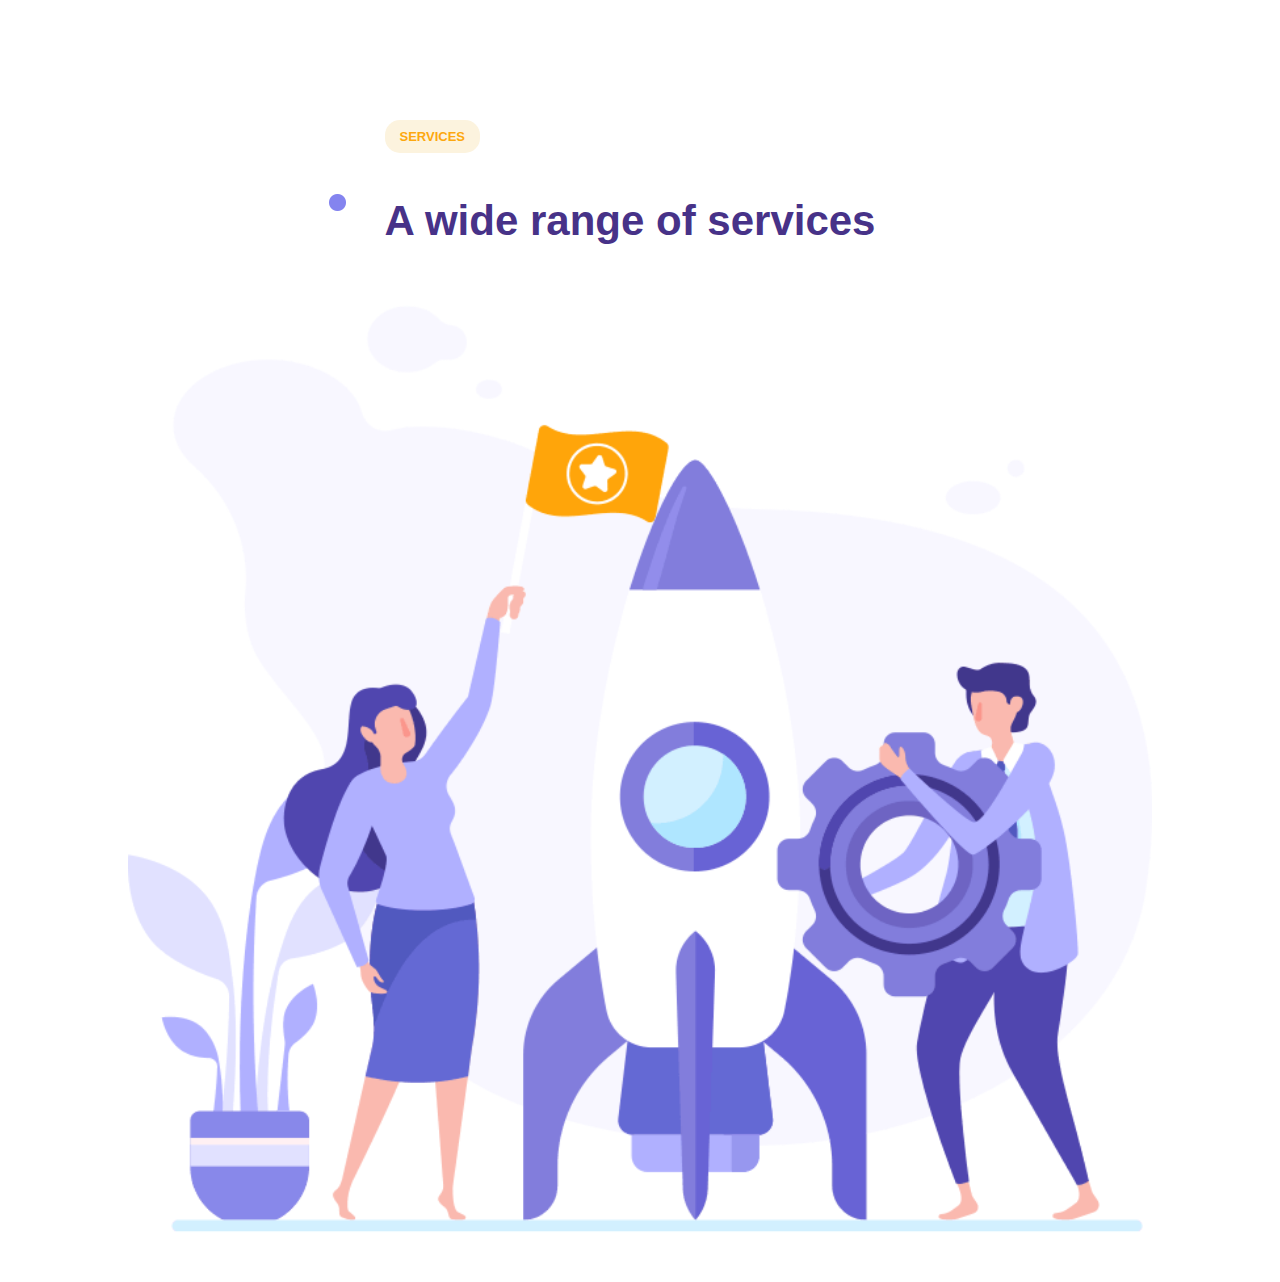
==== services-page/index.html @ 944bb1a8 "creat services-section" ====
<!DOCTYPE html>
<html lang="en">
<head>
    <meta charset="UTF-8">
    <meta http-equiv="X-UA-Compatible" content="IE=edge">
    <meta name="viewport" content="width=device-width, initial-scale=1.0">
    <title>Services</title>
    <link rel="stylesheet" href="style.css">

</head>
<body>
    <div class="services-section">
        <div class="container">
                <div class="services">
                    <div class="services__description">
                        <div class="description__badge">
                            <p>
                                services
                            </p>  
                        </div>
                        <div class="description__title">
                           <h1>A wide range of services</h1> 
                        </div>
                    </div>
                    <div class="services__image">
                        <img src="../assets/images/services/seo3-services-pic1.png" alt="">
                    </div>
                </div>
        </div>
    </div>
</body>
</html>
---- services-page/style.css ----
@font-face {
    font-family:"archivo";
    src: url("./fonts/archivo/Archivo-VariableFont_wdth\,wght.ttf");
}
/* Reset */
html, body, div, span, applet, object, iframe,
h1, h2, h3, h4, h5, h6, p, blockquote, pre,
a, abbr, acronym, address, big, cite, code,
del, dfn, em, img, ins, kbd, q, s, samp,
small, strike, strong, sub, sup, tt, var,
b, u, i, center,
dl, dt, dd, ol, ul, li,
fieldset, form, label, legend,
table, caption, tbody, tfoot, thead, tr, th, td,
article, aside, canvas, details, embed,
figure, figcaption, footer, header, hgroup,
menu, nav, output, ruby, section, summary,
time, mark, audio, video {
    margin: 0;
    padding: 0;
    border: 0;
    font-size: 62.5%;
    vertical-align: baseline;
    box-sizing: border-box;
}

/* HTML5 display-role reset for older browsers */
article, aside, details, figcaption, figure,
footer, header, hgroup, menu, nav, section {
    display: block;
}
body {
    line-height: 1;
    font-family: "archivo",sans-serif;
}
ol, ul {
    list-style: none;
}
blockquote, q {
    quotes: none;
}
blockquote:before, blockquote:after,
q:before, q:after {
    content: '';
    content: none;
}
table {
    border-collapse: collapse;
    border-spacing: 0;
}

/* Root Variables */
:root {
    --color-body: rgb(34, 34, 40);
    --color-headings: rgb(71, 50, 136);
    --color-navbar: rgba(140, 130, 115, 0.03);
    --color-navbar-bg: rgb(30, 32, 33);
    --color-navbar-items: rgb(121, 100, 239);
    --color-menu-toggle: rgb(252, 176, 37);
    --color-label-bg: rgba(252, 168, 15, 0.13);
    --color-label: rgb(252, 168, 15);
    --color-card-data: rgb(55, 43, 125);
    --card-box-shadow: rgba(44, 34, 100, 0.2) 0px 10px 30px;
    --color-btn: rgb(123, 102, 239);
    --color-light-btn: rgb(197, 196, 252);
    --color-btn-hover: rgba(255, 0, 0, 0.05);
    --color-white: #fff;
    --color-black: #000;
    --color-badge:#FCF3DE;
}

/*------------------> services section <--------------------*/


.services-section{
    background-image:url(../assets/images/backgrounds/seo3-sectionbg8.png);
    background-position: center top;
    background-repeat: no-repeat;
    padding-top: 120px;
}
.container{
    width: 80%;
    margin: 0 auto;
    max-width: 1024px;
}
.services{
    width: 100%;
    height: 100%;
    display: flex;
    flex-direction: column;
    align-items: center;
}
.services__description{
    height: 100%;
    display: flex;
    flex-direction: column;
    padding-right:20px ;
   
}

.description__title h1{
    font-size: 4.2rem;
    font-weight: 700;
    line-height:4.2rem;
    color: var(--color-headings);
    margin-bottom: 15px;
    margin-top: 32px;
}
.description__badge p{
    display: inline-block;
    font-size: 1.3rem;
    font-weight:700;
    text-transform: uppercase;
    padding: 10px 15px;
    margin-bottom: 15px;
    background-color: var(--color-badge);
    color:var(--color-label);
    border-radius: 15px;
}

.services__image{
    width: 100%;
    height:auto;


}
.services__image img{
    width: 100%;
    height: 100%;
    object-fit: cover;
}
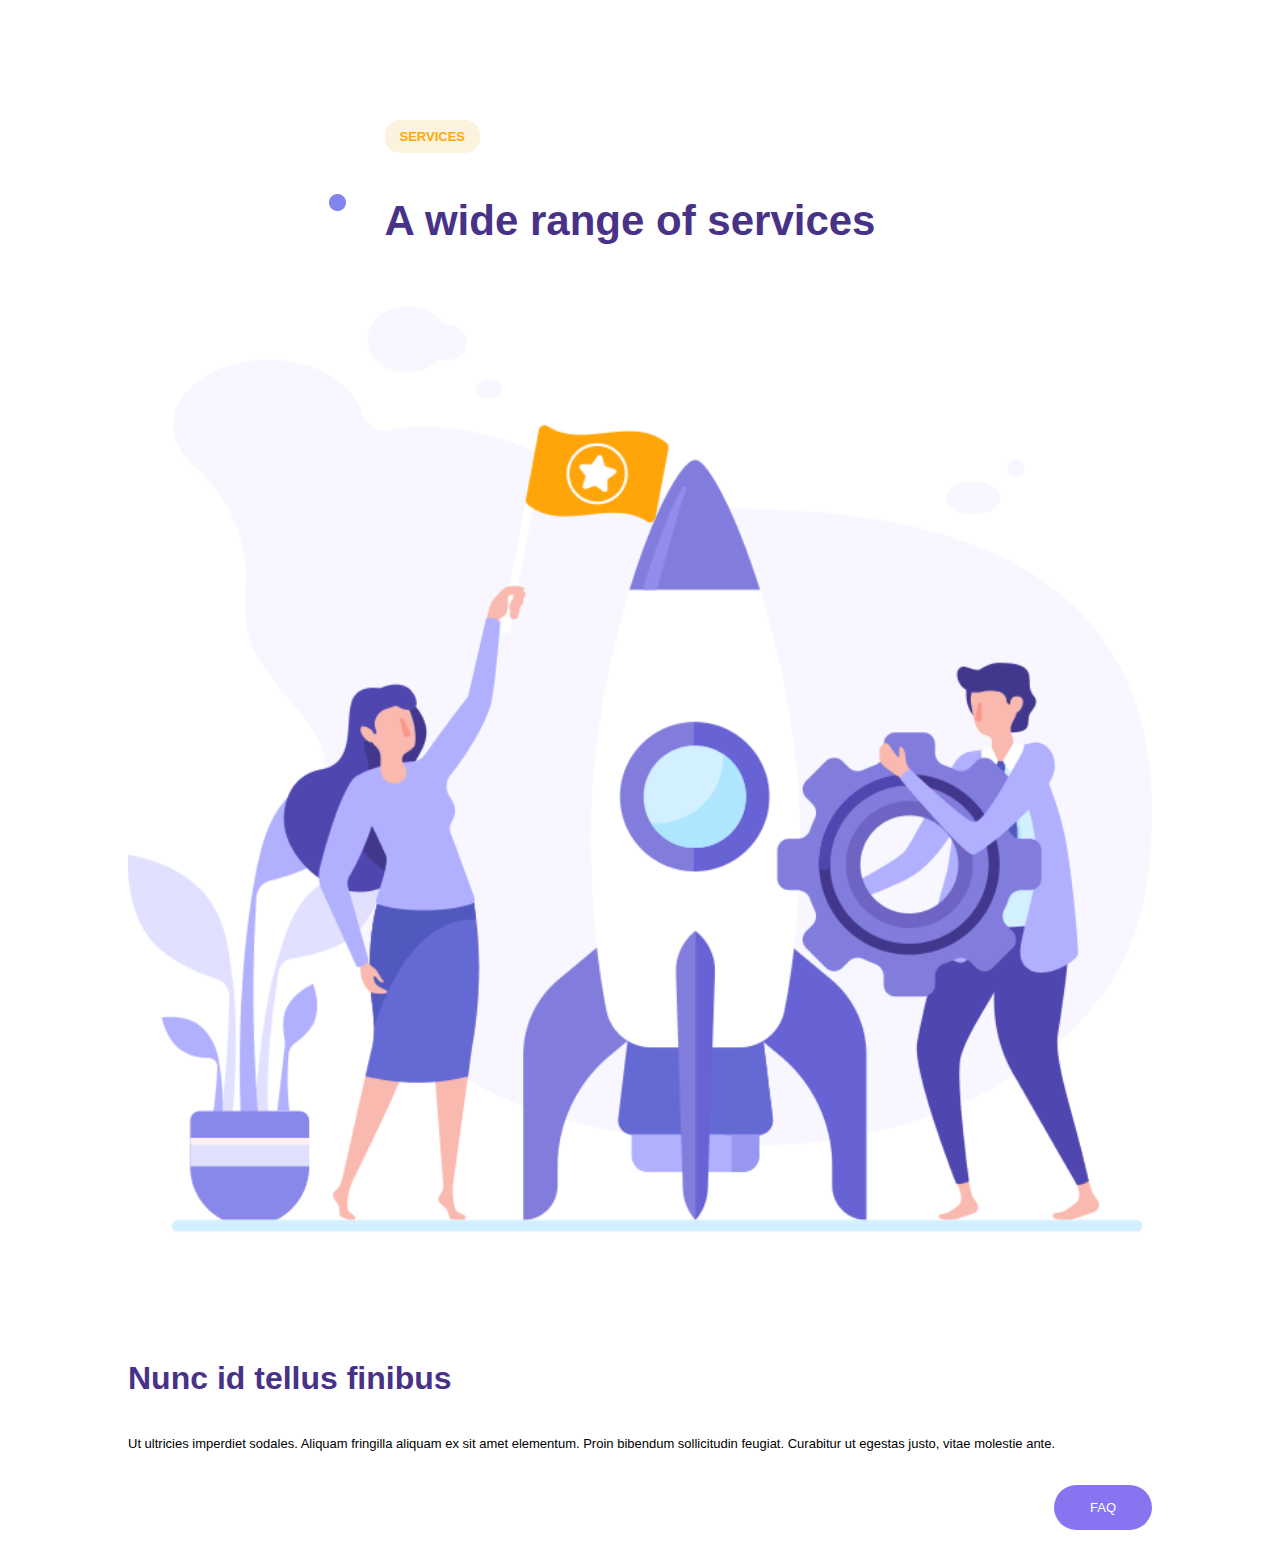
==== commit 1e9722c6: "creat fag section in services page" ====
--- a/services-page/index.html
+++ b/services-page/index.html
@@ -28,5 +28,24 @@
                 </div>
         </div>
     </div>
+    <div class="faq-section">
+        <div class="container">
+                <div class="faq">
+                    <div class="faq__title">
+                        <h2>
+                            Nunc id tellus finibus
+                        </h2>
+                    </div>
+                    <div class="faq__description">
+                            <p>
+                                Ut ultricies imperdiet sodales. Aliquam fringilla aliquam ex sit amet elementum. Proin bibendum sollicitudin feugiat. Curabitur ut egestas justo, vitae molestie ante.
+                            </p>
+                            <div class="faq__btn">
+                                <a href="#">FAQ</a>
+                            </div>
+                        </div>
+                    </div>
+             </div>
+        </div>
 </body>
 </html>--- a/services-page/style.css
+++ b/services-page/style.css
@@ -128,4 +128,47 @@
     width: 100%;
     height: 100%;
     object-fit: cover;
-}+}
+
+/*-----------------> FAQ section <------------------ */
+.faq-section{
+    padding-top: 80px;
+}
+
+.faq{
+    display: flex;
+    flex-direction: column;
+}
+.faq__title h2{
+    font-size: 3.2rem;
+    line-height: 3.2rem;
+    font-weight: 700;
+    color: var(--color-headings);
+    margin-bottom: 40px;
+}
+
+.faq__description p{
+    font-size: 1.3rem;
+    line-height: 1.9rem;
+    margin-bottom: 32px;
+}
+.faq__btn{
+    width: 100%;
+    text-align: right;
+    margin-bottom: 15px;
+}
+.faq__btn a{
+    display: inline-block;
+    padding: 16px 36px;
+    background-color: var(--color-btn);
+    border-radius: 32px;
+    color: #fff;
+    text-decoration: none;
+    font-size: 1.3rem;
+    font-weight: 400;
+    transition: .3s ease;
+    opacity: .9;
+}
+.faq__btn a:hover{
+    opacity: 1;
+}
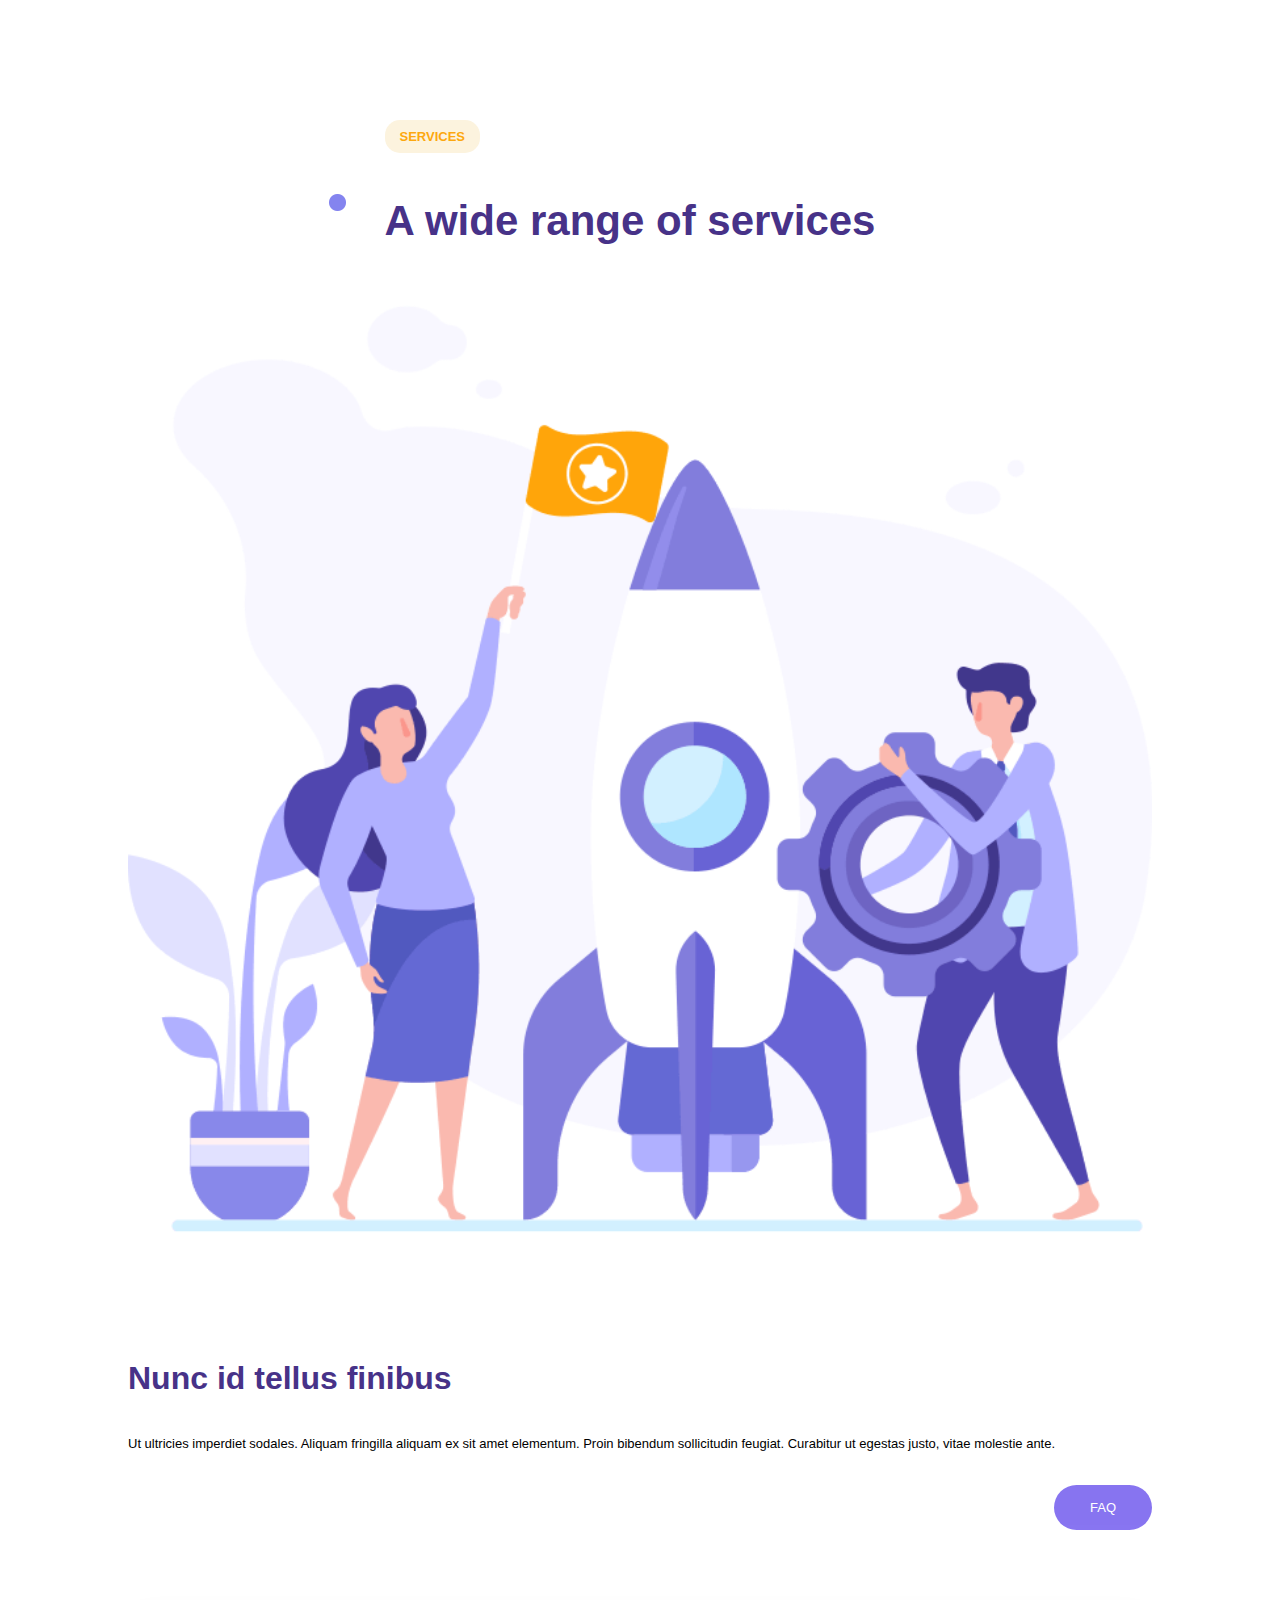
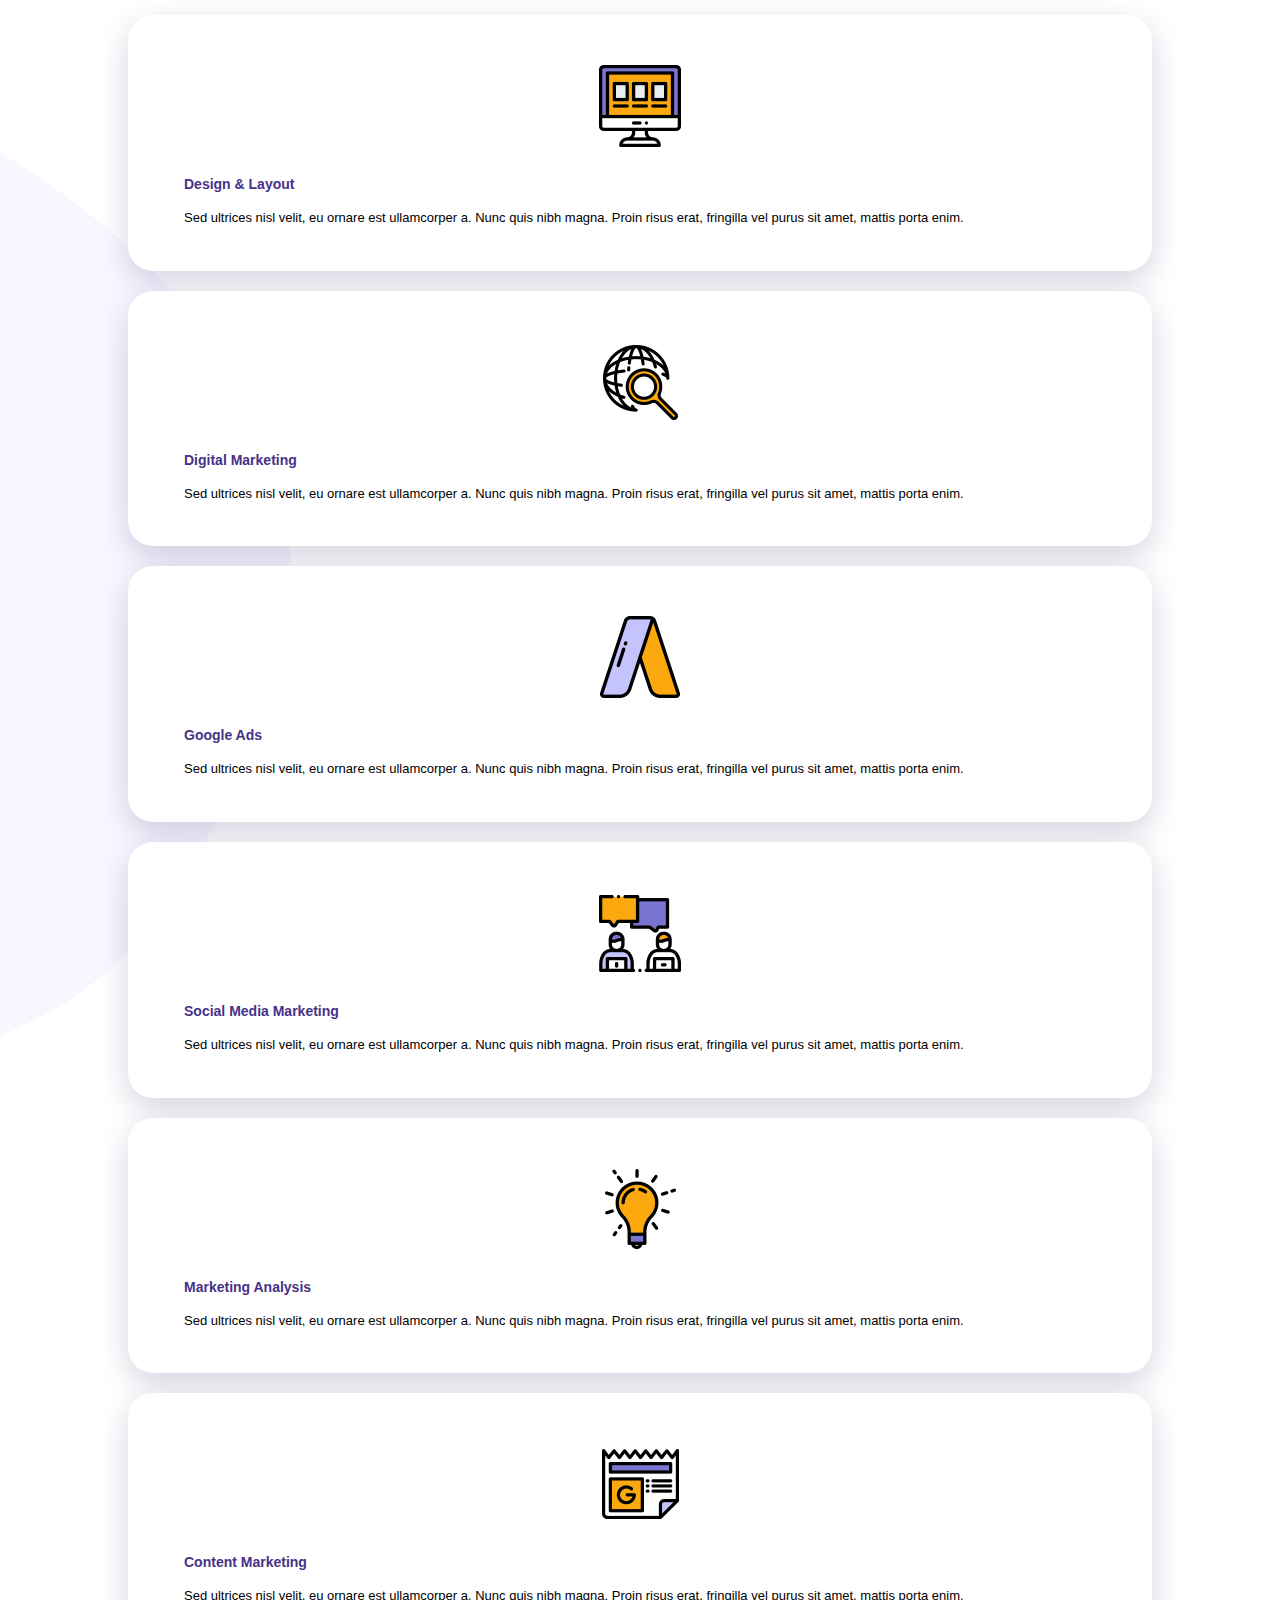
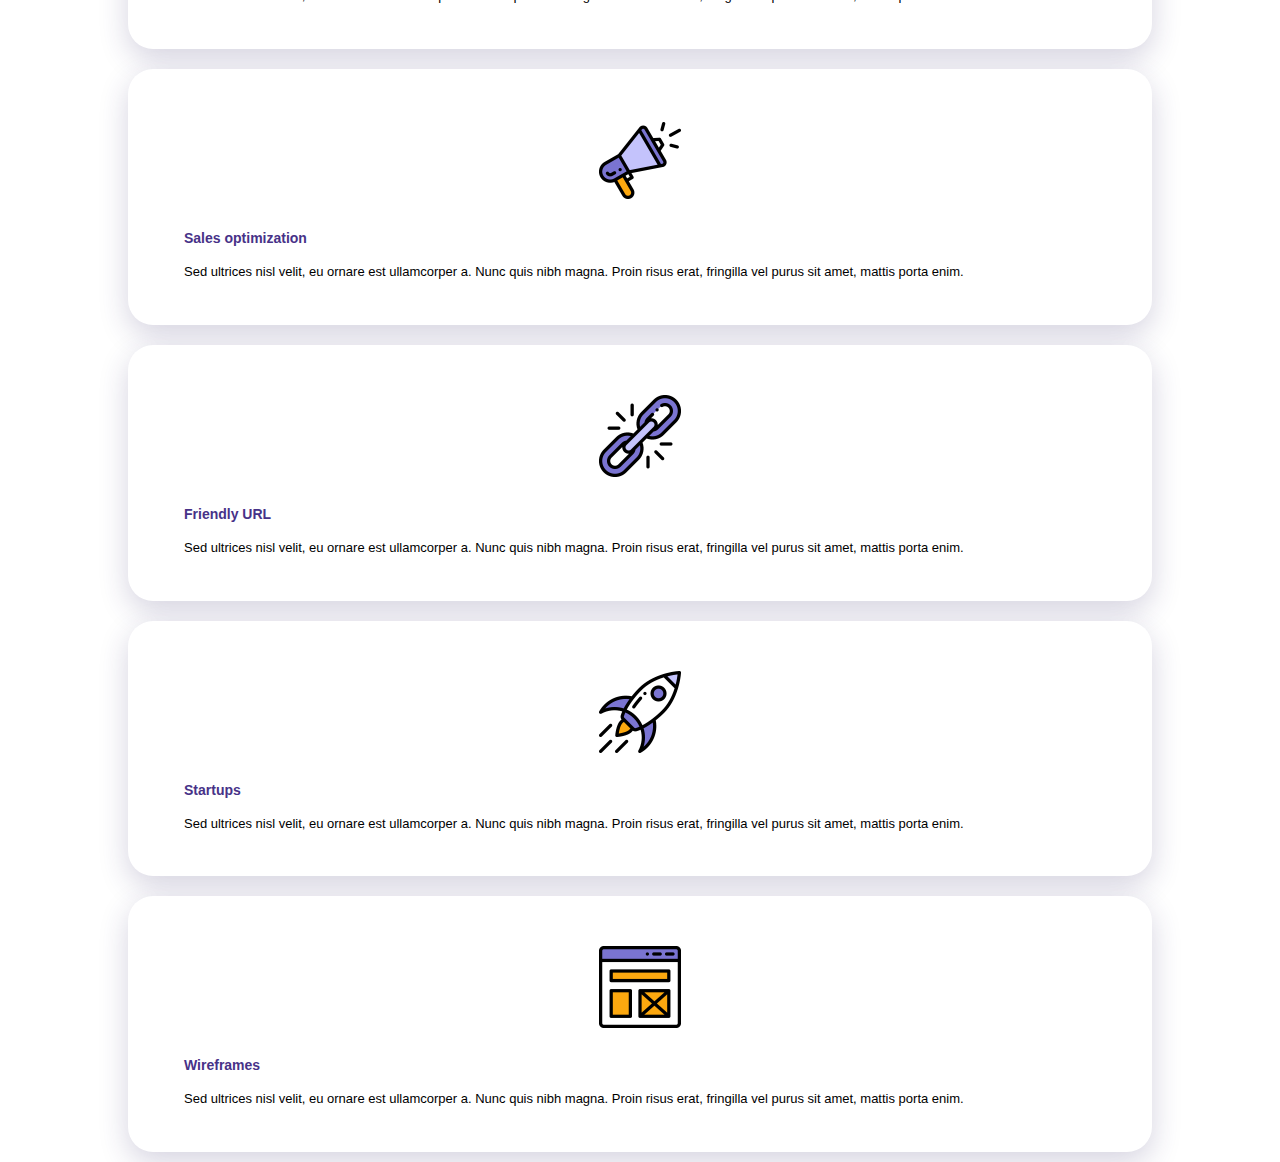
==== commit 2edbb585: "create services card section" ====
--- a/services-page/index.html
+++ b/services-page/index.html
@@ -47,5 +47,141 @@
                     </div>
              </div>
         </div>
+        <div class="options-section">
+            <div class="container">
+                <div class="options">
+                    <div class="options__wrapper">
+                        <div class="options__icon">
+                            <div class="icon__image">
+                                <img src="../assets/images/services/seo3-services-icon1.png" alt="">
+                            </div>
+                            <div class="icon__description">
+                                <h4>Design & Layout</h4>
+                                <p>
+                                    Sed ultrices nisl velit, eu ornare est ullamcorper a. Nunc quis nibh magna. Proin risus erat, fringilla vel purus sit amet, mattis porta enim.
+                                </p>
+                            </div>
+                        </div>
+                    </div>
+                    <div class="options__wrapper">
+                        <div class="options__icon">
+                            <div class="icon__image">
+                                <img src="../assets/images/services/seo3-services-icon2.png" alt="">
+                            </div>
+                            <div class="icon__description">
+                                <h4>Digital Marketing</h4>
+                                <p>
+                                    Sed ultrices nisl velit, eu ornare est ullamcorper a. Nunc quis nibh magna. Proin risus erat, fringilla vel purus sit amet, mattis porta enim.
+                                </p>
+                            </div>
+                        </div>
+                    </div>
+                    <div class="options__wrapper">
+                        <div class="options__icon">
+                            <div class="icon__image">
+                                <img src="../assets/images/services/seo3-services-icon3.png" alt="">
+                            </div>
+                            <div class="icon__description">
+                                <h4>Google Ads</h4>
+                                <p>
+                                    Sed ultrices nisl velit, eu ornare est ullamcorper a. Nunc quis nibh magna. Proin risus erat, fringilla vel purus sit amet, mattis porta enim.
+                                </p>
+                            </div>
+                        </div>
+                    </div>
+                    <div class="options__wrapper">
+                        <div class="options__icon">
+                            <div class="icon__image">
+                                <img src="../assets/images/services/seo3-services-icon4.png" alt="">
+                            </div>
+                            <div class="icon__description">
+                                <h4>Social Media Marketing</h4>
+                                <p>
+                                    Sed ultrices nisl velit, eu ornare est ullamcorper a. Nunc quis nibh magna. Proin risus erat, fringilla vel purus sit amet, mattis porta enim.
+                                </p>
+                            </div>
+                        </div>
+                    </div>
+                    <div class="options__wrapper">
+                        <div class="options__icon">
+                            <div class="icon__image">
+                                <img src="../assets/images/services/seo3-services-icon5.png" alt="">
+                            </div>
+                            <div class="icon__description">
+                                <h4>Marketing Analysis</h4>
+                                <p>
+                                    Sed ultrices nisl velit, eu ornare est ullamcorper a. Nunc quis nibh magna. Proin risus erat, fringilla vel purus sit amet, mattis porta enim.
+                                </p>
+                            </div>
+                        </div>
+                    </div>
+                    <div class="options__wrapper">
+                        <div class="options__icon">
+                            <div class="icon__image">
+                                <img src="../assets/images/services/seo3-services-icon6.png" alt="">
+                            </div>
+                            <div class="icon__description">
+                                <h4>Content Marketing</h4>
+                                <p>
+                                    Sed ultrices nisl velit, eu ornare est ullamcorper a. Nunc quis nibh magna. Proin risus erat, fringilla vel purus sit amet, mattis porta enim.
+                                </p>
+                            </div>
+                        </div>
+                    </div>
+                    <div class="options__wrapper">
+                        <div class="options__icon">
+                            <div class="icon__image">
+                                <img src="../assets/images/services/seo3-services-icon7.png" alt="">
+                            </div>
+                            <div class="icon__description">
+                                <h4>Sales optimization</h4>
+                                <p>
+                                    Sed ultrices nisl velit, eu ornare est ullamcorper a. Nunc quis nibh magna. Proin risus erat, fringilla vel purus sit amet, mattis porta enim.
+                                </p>
+                            </div>
+                        </div>
+                    </div>
+                    <div class="options__wrapper">
+                        <div class="options__icon">
+                            <div class="icon__image">
+                                <img src="../assets/images/services/seo3-services-icon8.png" alt="">
+                            </div>
+                            <div class="icon__description">
+                                <h4>Friendly URL</h4>
+                                <p>
+                                    Sed ultrices nisl velit, eu ornare est ullamcorper a. Nunc quis nibh magna. Proin risus erat, fringilla vel purus sit amet, mattis porta enim.
+                                </p>
+                            </div>
+                        </div>
+                    </div>
+                       <div class="options__wrapper">
+                        <div class="options__icon">
+                            <div class="icon__image">
+                                <img src="../assets/images/services/seo3-services-icon9.png" alt="">
+                            </div>
+                            <div class="icon__description">
+                                <h4>Startups</h4>
+                                <p>
+                                    Sed ultrices nisl velit, eu ornare est ullamcorper a. Nunc quis nibh magna. Proin risus erat, fringilla vel purus sit amet, mattis porta enim.
+                                </p>
+                            </div>
+                        </div>
+                    </div>
+                    <div class="options__wrapper">
+                        <div class="options__icon">
+                            <div class="icon__image">
+                                <img src="../assets/images/services/seo3-services-icon10.png" alt="">
+                            </div>
+                            <div class="icon__description">
+                                <h4>Wireframes</h4>
+                                <p>
+                                    Sed ultrices nisl velit, eu ornare est ullamcorper a. Nunc quis nibh magna. Proin risus erat, fringilla vel purus sit amet, mattis porta enim.
+                                </p>
+                            </div>
+                        </div>
+                    </div>
+                </div>
+            </div>        
+        </div>
 </body>
 </html>--- a/services-page/style.css
+++ b/services-page/style.css
@@ -172,3 +172,51 @@
 .faq__btn a:hover{
     opacity: 1;
 }
+
+/*-------------> Options section<--------------- */
+
+.options-section{
+    padding-top: 60px;  
+    background-image: url(../assets/images/backgrounds/seo3-bg3.png); 
+    background-position: center top;
+    background-repeat: no-repeat;
+}
+.options{
+    display: flex;
+    flex-direction: column;
+}
+.options__wrapper{
+    width: 100%;
+    padding: 10px 0; 
+}
+
+.options__icon{
+    display: flex;
+    flex-direction: column;
+    padding: 50px 40px 25px;
+    box-shadow:var(--card-box-shadow);
+    border-radius: 25px;
+    background-color: #fff;
+}
+.icon__image{
+    display: flex;
+    justify-content: center;
+    padding-bottom: 20px;
+    margin-bottom: 10px;
+}
+.icon__description{
+    margin-left: 16px;
+}
+.icon__description h4{
+    font-size: 14px;
+    margin-bottom: 15px;
+    color: var(--color-headings);
+    font-weight: 700;
+}
+
+.icon__description p{
+    font-size: 1.3rem;
+    line-height: 1.9;
+    margin-bottom: 15px;
+
+}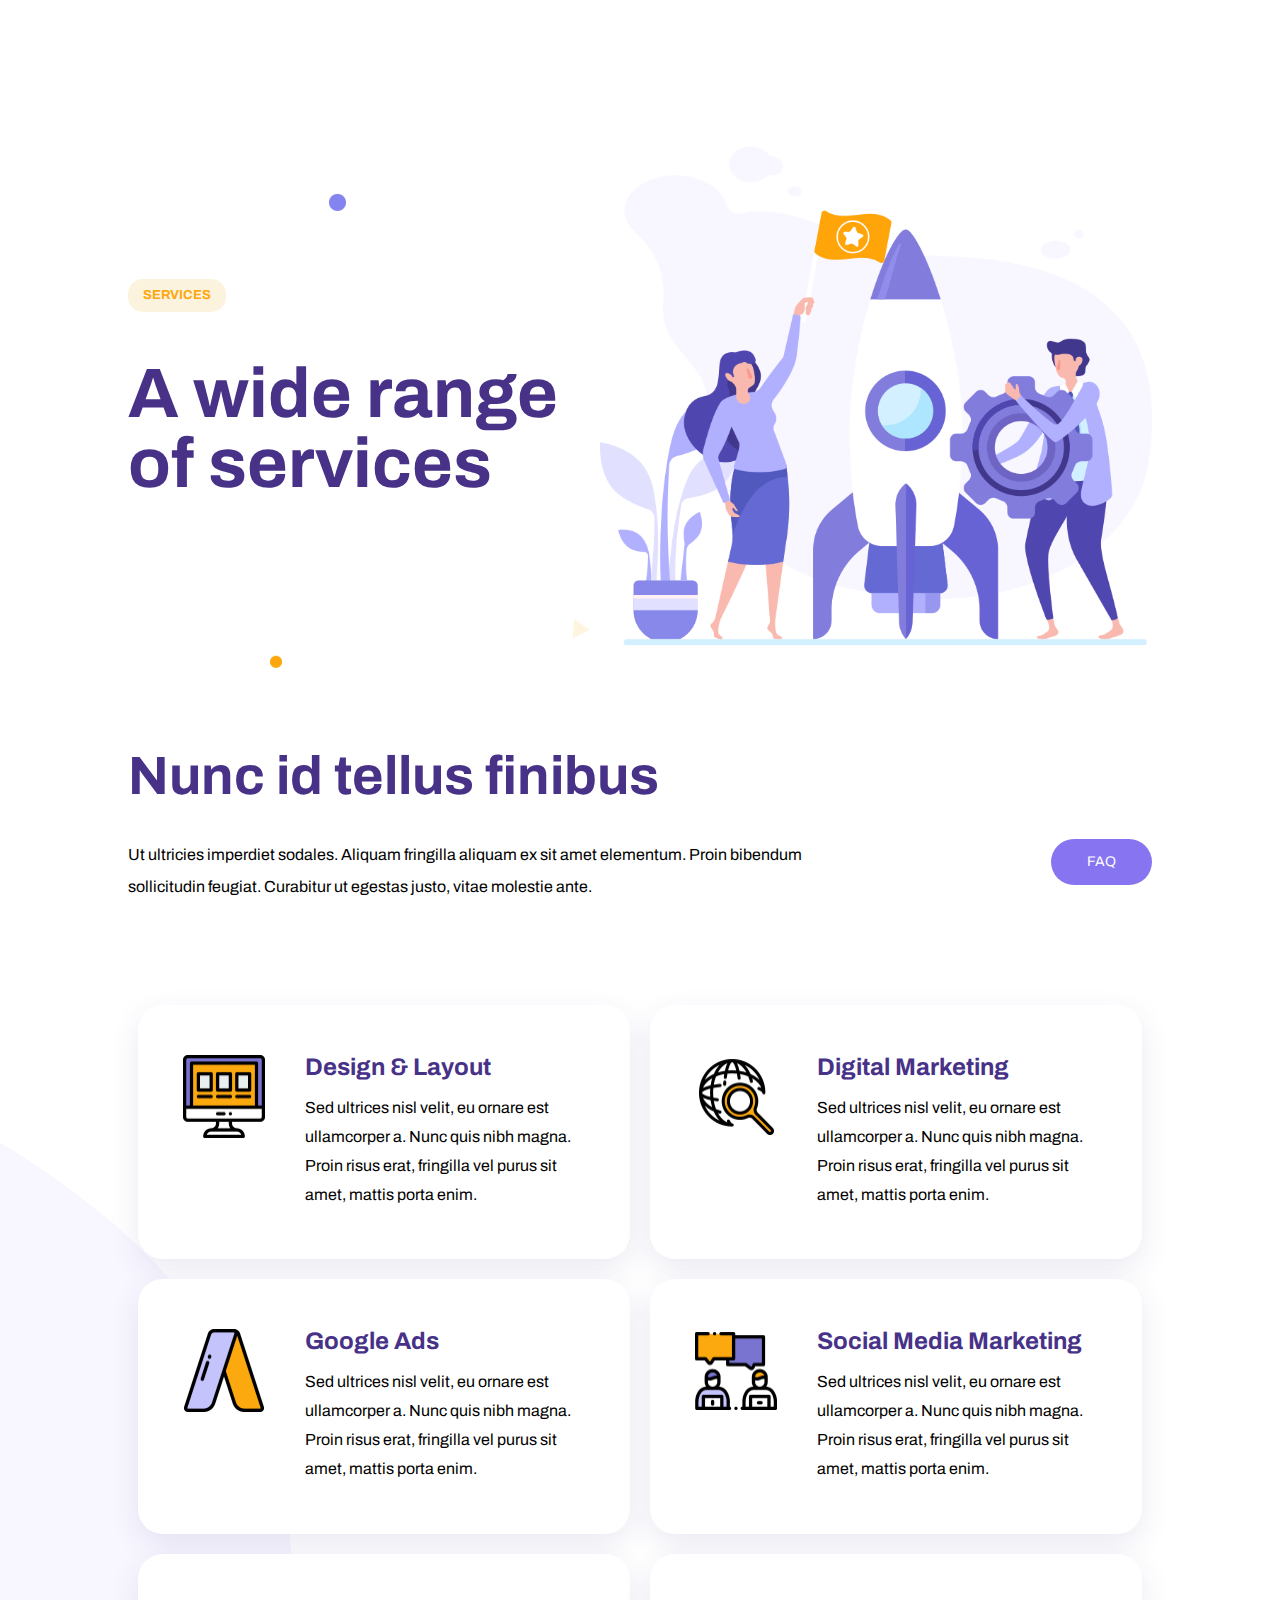
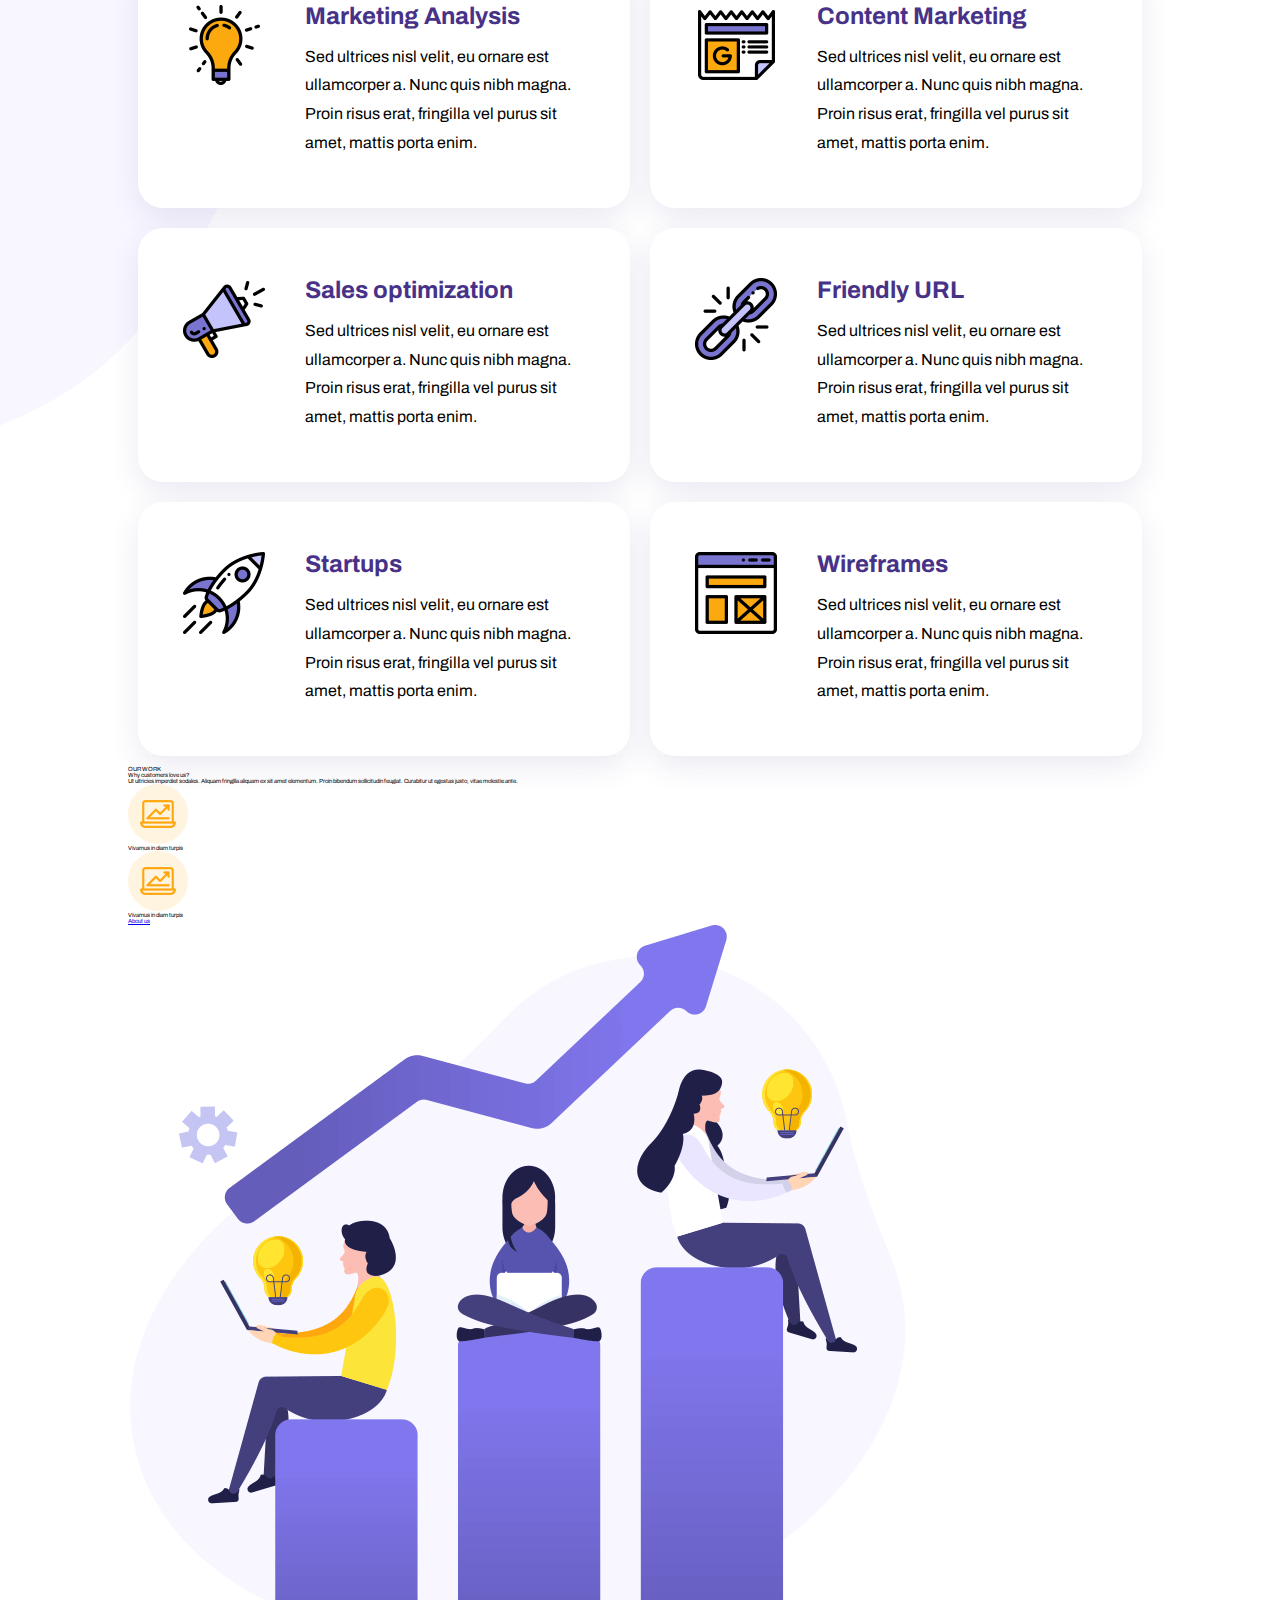
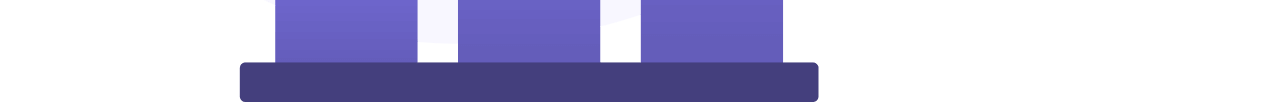
==== commit af50fad4: "add ourwork section" ====
--- a/services-page/index.html
+++ b/services-page/index.html
@@ -183,5 +183,49 @@
                 </div>
             </div>        
         </div>
+        <section class="ourWork">
+            <div class="container">
+                <div class="ourWork_wrapper">
+                    <div class="ourWork_details">
+                        <div class="ourWork_badge">
+                            <p class="ourWork_badge--text">OUR WORK</p>
+                        </div>
+                        <div class="ourWork_title">
+                            <p class="ourWork_title--text">Why customers love us?</p>
+                        </div>
+                        <div class="ourWork_subtitle">
+                            <p class="ourWork_subtitle--text">Ut ultricies imperdiet sodales. Aliquam fringilla aliquam ex sit
+                                amet elementum. Proin bibendum sollicitudin feugiat. Curabitur ut egestas justo, vitae molestie
+                                ante.</p>
+                        </div>
+                        <div class="ourWork_specification">
+                            <div class="ourWork_specification--item">
+                                <div class="item_icon">
+                                    <img src="../assets/images/faq/our work icon 1.png" class="item_icon--image" />
+                                </div>
+                                <div class="item_title">
+                                    <p class="item_title--text">Vivamus in diam turpis</p>
+                                </div>
+                            </div>
+                            <div class="ourWork_specification--item">
+                                <div class="item_icon">
+                                    <img src="../assets/images/faq/our work icon 1.png" class="item_icon--image" />
+                                </div>
+                                <div class="item_title">
+                                    <p class="item_title--text">Vivamus in diam turpis</p>
+                                </div>
+                            </div>
+                        </div>
+                        <div class="ourWork_about">
+                            <a href="#" class="ourWork_about--btn">About us</a>
+                        </div>
+                    </div>
+                    <div class="ourWork_bg">
+                        <img src="../assets/images/faq/our work background.png" alt="" class="ourWork_bg--image">
+                    </div>
+                </div>
+            </div>
+        </section>
+
 </body>
 </html>--- a/services-page/style.css
+++ b/services-page/style.css
@@ -1,6 +1,6 @@
 @font-face {
     font-family:"archivo";
-    src: url("./fonts/archivo/Archivo-VariableFont_wdth\,wght.ttf");
+    src: url("../assets/fonts/archivo/Archivo-VariableFont_wdth\,wght.ttf");
 }
 /* Reset */
 html, body, div, span, applet, object, iframe,
@@ -219,4 +219,279 @@
     line-height: 1.9;
     margin-bottom: 15px;
 
-}+}
+
+/*------------------------> media query<----------------------- */
+
+
+/* -----------------------480-------------------------- */
+
+@media (min-width: 480px) {
+    .container{
+        width: 90%;
+    }
+    .description__title h1{
+        font-size: 5.3rem;
+        font-weight:700;
+        line-height:5.3rem;
+        margin-bottom: 15px;
+        
+    }
+    .services__description{
+        height: 100%;
+        display: flex;
+        flex-direction: column;
+        justify-content:center;
+        
+    }
+    .services__image{
+        max-width: 100%;
+        height:auto;
+    }
+    .services__image img{
+        width: 100%;
+        object-fit: contain;
+    }
+    .faq__title h2{
+        font-size: 4.1rem;
+        line-height: 4.1rem;
+    }
+    .faq__description p{
+        font-size: 1.3rem;
+        line-height:1.5;
+        width: 95%;
+        
+    }
+    .faq__btn a{
+        font-size: 1.4rem;
+        font-weight: 400;
+    }
+    .options__wrapper{
+        padding: 10px;
+    }
+    
+    .options{
+        display: flex;
+        gap: 0px;
+    }
+  
+    .icon__description{
+        margin-left: 40px;
+    }
+    .icon__description h4{
+        font-size: 1.8rem;
+    }
+}
+
+/* ---------------->600<------------- */
+
+
+@media (min-width:600px) {
+    .container{
+        width: 80%;
+    }
+    .description__title h1{
+        font-size: 5.3rem;   
+    }
+    .icon__image{
+        display: flex;
+        padding-bottom: 36px;
+    }
+    .faq__description p{
+        width: 100%;
+    }
+    /* .icon__description{
+        margin-left: 30px;
+    } */
+ 
+
+}
+
+/* -----------------------786----------------- */
+@media (min-width:768px) {
+    .container{
+        width: 90%;
+    }
+    .services{
+        flex-direction: row;
+        justify-content: space-between;
+    }
+  
+    .description__title h1{
+        font-size:6rem;
+        line-height: 6rem;   
+    }
+    .faq__description{
+        display: flex;
+        
+    }
+    .faq__title h2{
+        font-size: 4.6rem;
+        line-height: 4.6rem;
+    }
+    .faq__description p{
+        font-size: 1.4rem;
+        line-height:1.5;
+        width: 80%;
+        
+    }
+    .faq__btn{
+        width: 40%;
+        text-align: right;
+        margin-bottom: 15px;
+    }
+    .options__icon{
+        display: flex;
+        flex-direction: row;
+        padding: 50px 40px 25px;
+        box-shadow: 0px 10px 30px rgba(55,43,125,.1);
+        border-radius: 25px;
+        justify-content: center;
+    }
+    .options{
+        flex-direction: row;
+        flex-wrap: wrap;
+    }
+    .options__wrapper{
+        width: 50%;
+    }
+    .icon__image{
+        width: 40%;
+        height:100%;
+
+    }
+    .icon__description h4{
+        font-size: 2rem;
+        font-weight: 700;
+
+    }
+    .icon__description{
+        margin-left: 40px;
+    }
+    .icon__image img{
+        width: 100%;
+        height: 100%;
+        object-fit: cover;
+    }
+    .icon__description{
+        padding: none;
+        margin-left:20px;
+        margin-bottom: 10px;
+        max-width: 68%;
+       
+    }
+    .icon__description p{
+        font-size: 1.4rem;
+        line-height: 1.8;
+        
+    }
+}
+
+
+
+/* ----------------900--------------------------- */
+@media (min-width: 900px) {
+    .container{
+        width: 80%;
+    }
+    .services__description{
+        padding-right: 38px;
+    }
+    .faq__description{
+        display: flex;
+        flex-direction: row;
+    }
+    .faq__title h2{
+        font-size: 4.6rem;
+    }
+    .faq__description p{
+        line-height: 2;
+        width: 100%;
+    }
+    .faq__btn{
+        width: 50%;
+    }
+    .options__icon{
+        display: flex;
+        flex-direction: row;
+        padding: 50px 40px 25px;
+        box-shadow: 0px 10px 30px rgba(55,43,125,.1);
+        border-radius: 25px;
+        justify-content: center;
+    }
+    .options{
+        flex-direction: row;
+        flex-wrap: wrap;
+    }
+    .options__wrapper{
+        width: 50%;
+    }
+    .icon__image{
+        width: 24%;
+        height:100%;
+
+    }
+    .icon__description h4{
+        font-size: 2rem;
+
+    }
+    .icon__image img{
+        width: 100%;
+        height: 100%;
+        object-fit: cover;
+    }
+    .icon__description h4{
+     padding-right: 10px;
+       
+    }
+    .icon__description p{
+        font-size: 1.4rem;
+        line-height: 2;
+    }
+    
+} 
+
+
+/* -----------------------------------1000------------------------- */
+@media (min-width:1000px) {
+    .container{
+        width: 90%;
+    }
+    .services__description{
+        padding-right: 36px;
+    }
+    .description__title h1{
+        font-size: 7rem;
+        line-height:7rem;  
+    }
+    .faq__title h2{
+        font-size: 5.4rem;
+    }
+    .faq__description p{
+        line-height: 2;
+        font-size: 1.6rem;
+
+    }
+    .faq__btn{
+        max-width: 30%;
+    }
+    .icon__image{
+        width: 20%;
+        height:100%;
+
+    }
+    .icon__description{
+        width: 68%;
+        margin-left: 40px;
+        
+    }
+    .icon__description h4{
+        font-size: 2.4rem;
+        padding: 0;
+    }
+    .icon__description p{
+        font-size: 1.6rem;
+        line-height: 1.8;
+        
+    }
+}
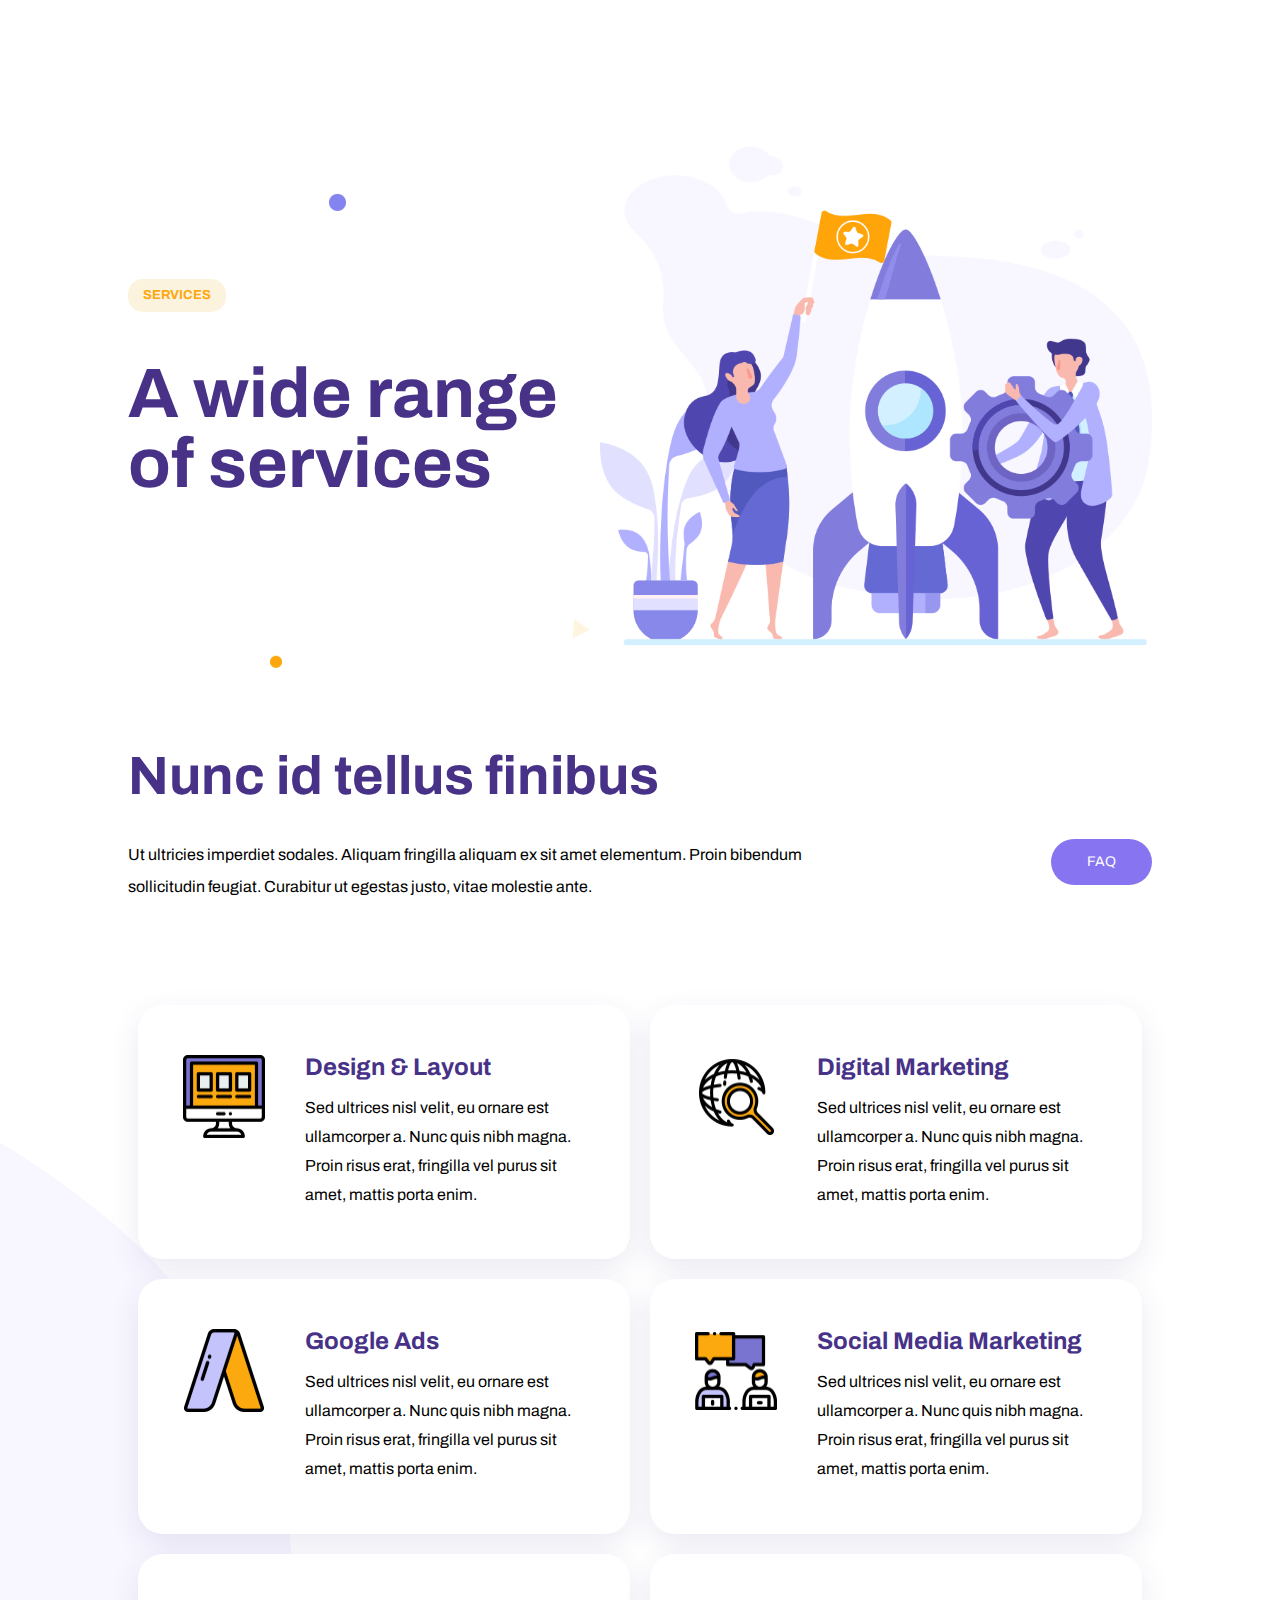
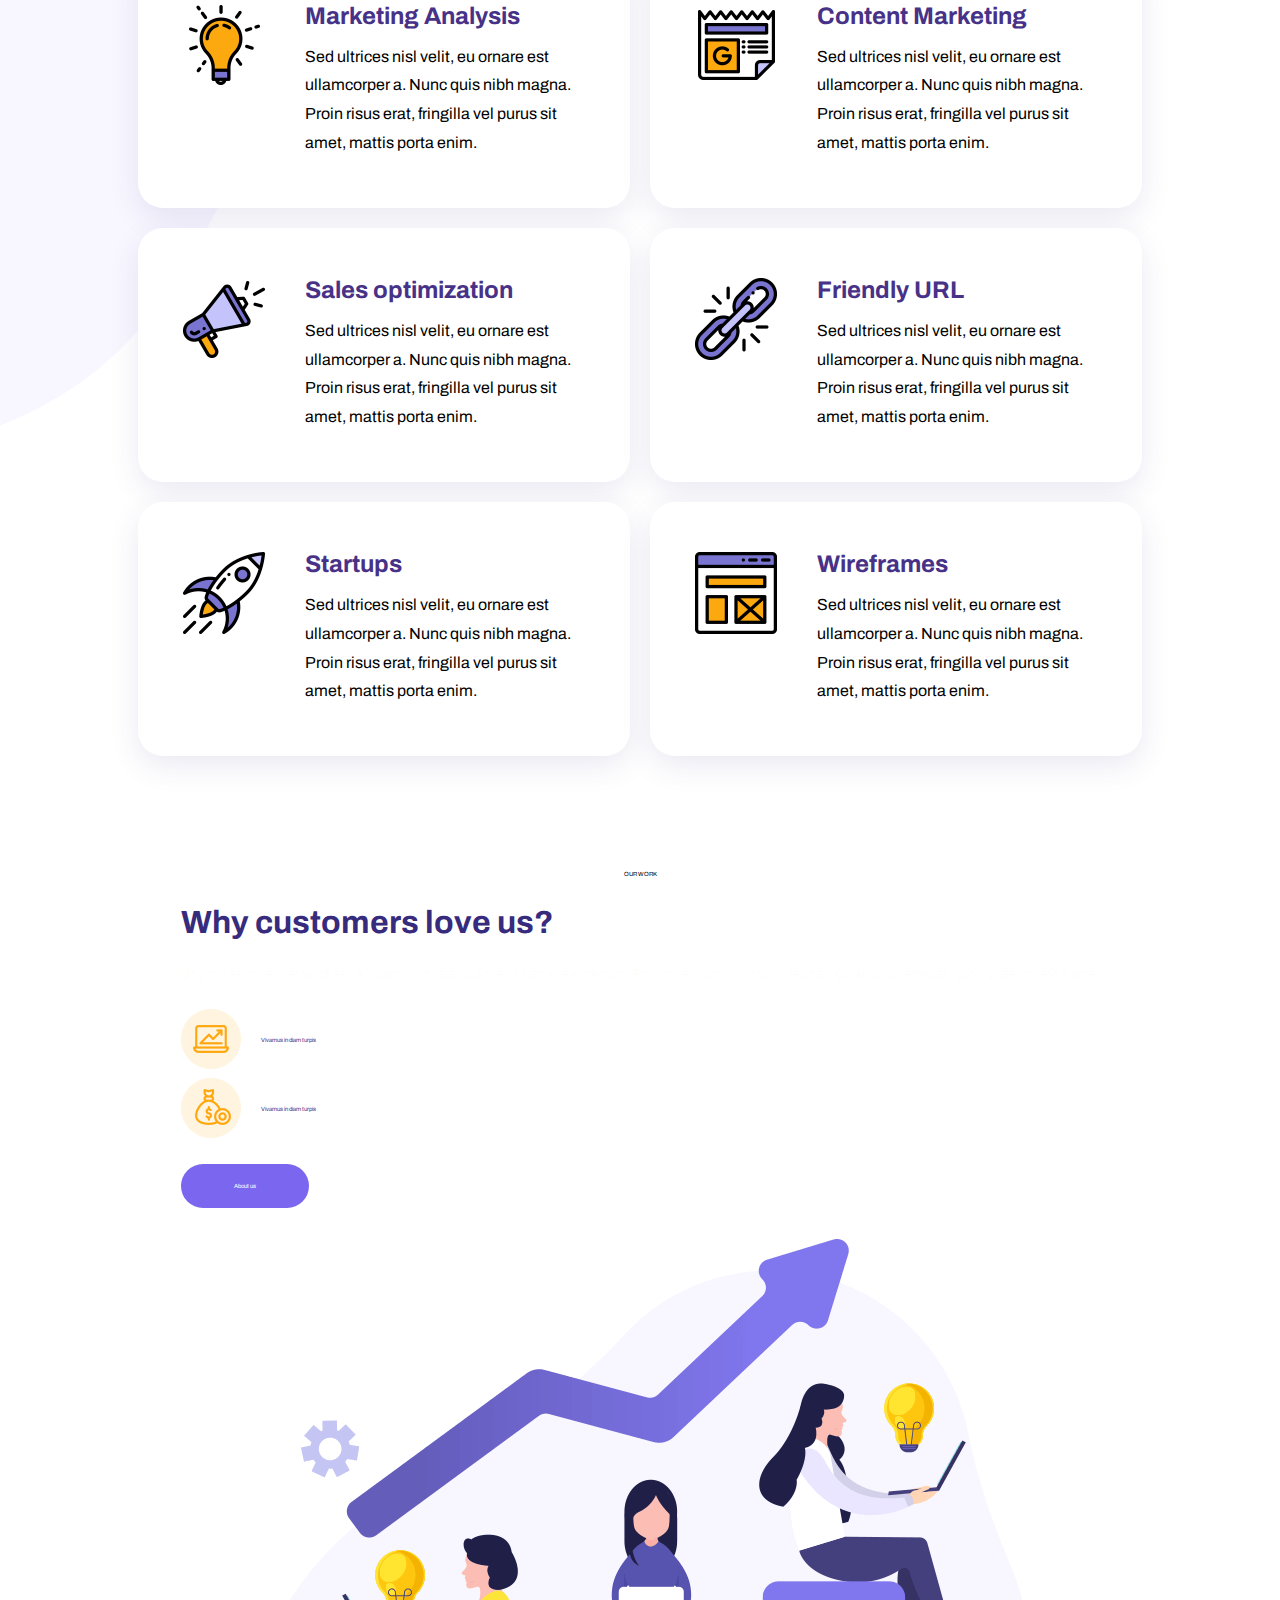
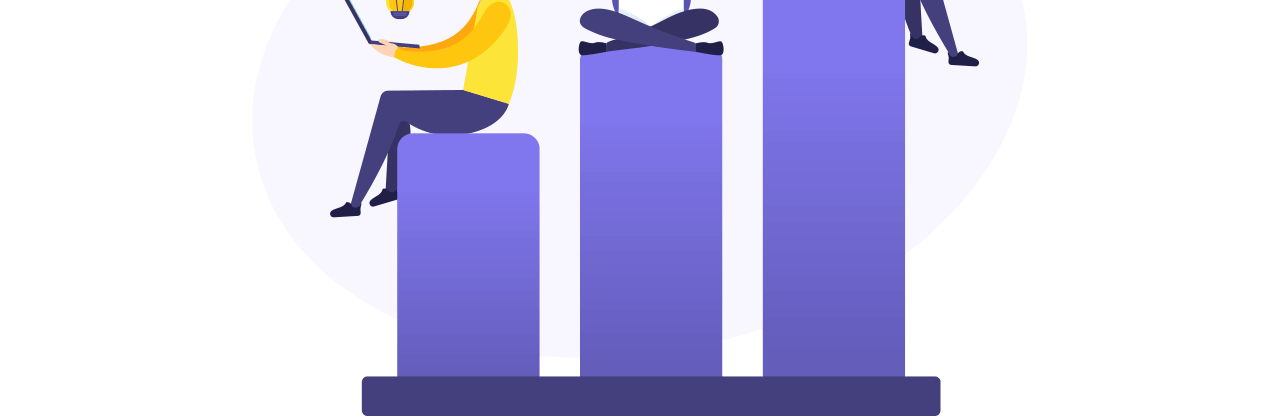
==== commit 7316346a: "ourwork style" ====
--- a/services-page/index.html
+++ b/services-page/index.html
@@ -201,7 +201,7 @@
                         <div class="ourWork_specification">
                             <div class="ourWork_specification--item">
                                 <div class="item_icon">
-                                    <img src="../assets/images/faq/our work icon 1.png" class="item_icon--image" />
+                                    <img src="../assets/images/our-work/seo3-work-icon1.png" class="item_icon--image" />
                                 </div>
                                 <div class="item_title">
                                     <p class="item_title--text">Vivamus in diam turpis</p>
@@ -209,7 +209,7 @@
                             </div>
                             <div class="ourWork_specification--item">
                                 <div class="item_icon">
-                                    <img src="../assets/images/faq/our work icon 1.png" class="item_icon--image" />
+                                    <img src="../assets/images/our-work/seo3-work-icon2.png" class="item_icon--image" />
                                 </div>
                                 <div class="item_title">
                                     <p class="item_title--text">Vivamus in diam turpis</p>
@@ -221,7 +221,7 @@
                         </div>
                     </div>
                     <div class="ourWork_bg">
-                        <img src="../assets/images/faq/our work background.png" alt="" class="ourWork_bg--image">
+                        <img src="../assets/images/our-work/seo3-work-pic1.png" alt="" class="ourWork_bg--image">
                     </div>
                 </div>
             </div>
--- a/services-page/style.css
+++ b/services-page/style.css
@@ -495,3 +495,92 @@
         
     }
 }
+/* ------------------------  OUR WORK STARTS  ------------------------ */
+
+
+
+.ourWork {
+    padding-top: 100px;
+    background: url(../images/seo3-sectionbg4.png);
+    background-position: center;
+  }
+  .ourWork_wrapper {
+    display: flex;
+    align-items: center;
+    justify-content: center;
+    flex-direction: column;
+    gap: 30px;
+  }
+  
+  .ourWork_details {
+    display: flex;
+    align-items: center;
+    justify-content: center;
+    flex-direction: column;
+    gap: 25px;
+  }
+  
+  .ourWork_badge {
+    padding: 5px 15px;
+  }
+  .ourWork_title {
+    width: 100%;
+  }
+  .ourWork_title--text {
+    width: 100%;
+    /* color: #372b7d; */
+    color: var(--color-card-data);
+    font-size: 3.2rem;
+    font-weight: 700;
+    text-align: left;
+  }
+  .ourWork_subtitle--text {
+    color: var(--color-navbar);
+    font-size: 1.3rem;
+    font-weight: 400;
+    line-height: 2rem;
+  }
+  .ourWork_specification {
+    width: 100%;
+    display: flex;
+    align-items: flex-start;
+    justify-content: center;
+    flex-direction: column;
+    gap: 8px;
+  }
+  .ourWork_specification--item {
+    display: flex;
+    align-items: center;
+    justify-content: flex-start;
+    gap: 20px;
+  }
+  .ourWork .item_title--text {
+    color: var(--color-headings);
+  }
+  .ourWork_about {
+    width: 128px;
+    height: 44px;
+    align-self: flex-start;
+    border-radius: 50px;
+    overflow: hidden;
+  }
+  .ourWork_about--btn {
+    display: flex;
+    align-items: center;
+    justify-content: center;
+    width: 100%;
+    height: 100%;
+    background-color: var(--color-btn);
+    text-decoration: none;
+    color: white;
+  }
+  
+  .ourWork_about--btn:hover{
+  background-color: var(--color-light-btn);
+  }
+  
+  .ourWork_bg--image {
+    width: 100%;
+    object-fit: cover;
+  }
+  
